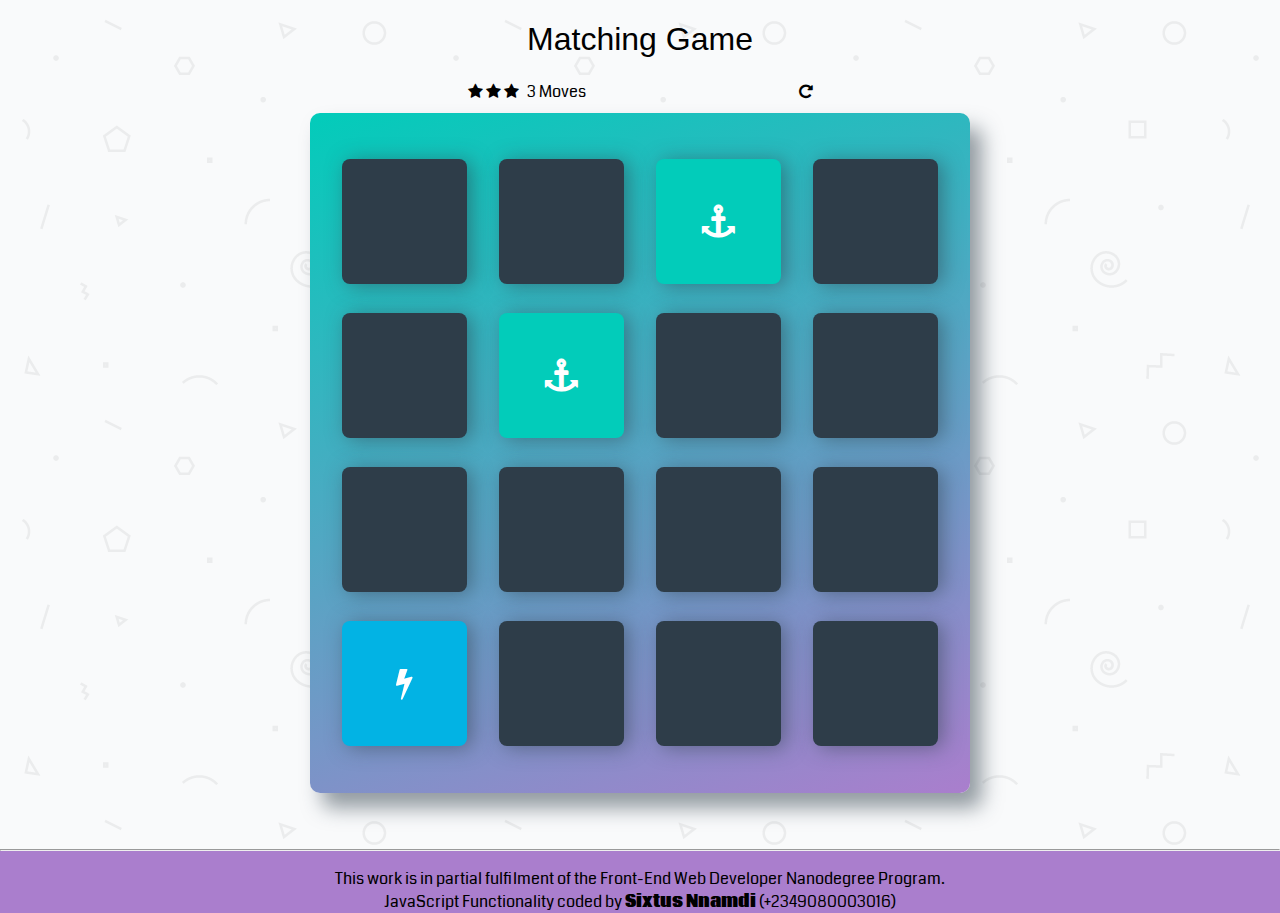
==== index.html @ 321fef9f "Add, Style footer" ====
<!doctype html>
<html lang="en">
<head>
    <meta charset="utf-8">
    <title>Matching Game</title>
    <meta name="description" content="">
    <link rel="stylesheet prefetch" href="https://maxcdn.bootstrapcdn.com/font-awesome/4.6.1/css/font-awesome.min.css">
    <link rel="stylesheet prefetch" href="https://fonts.googleapis.com/css?family=Coda">
    <link rel="stylesheet" href="css/app.css">
</head>
<body>

    <div class="container">
        <header>
            <h1>Matching Game</h1>
        </header>

        <section class="score-panel">
        	<ul class="stars">
        		<li><i class="fa fa-star"></i></li>
        		<li><i class="fa fa-star"></i></li>
        		<li><i class="fa fa-star"></i></li>
        	</ul>

        	<span class="moves">3</span> Moves

            <div class="restart">
        		<i class="fa fa-repeat"></i>
        	</div>
        </section>

        <ul class="deck">
            <li class="card">
                <i class="fa fa-diamond"></i>
            </li>
            <li class="card">
                <i class="fa fa-paper-plane-o"></i>
            </li>
            <li class="card match">
                <i class="fa fa-anchor"></i>
            </li>
            <li class="card">
                <i class="fa fa-bolt"></i>
            </li>
            <li class="card">
                <i class="fa fa-cube"></i>
            </li>
            <li class="card match">
                <i class="fa fa-anchor"></i>
            </li>
            <li class="card">
                <i class="fa fa-leaf"></i>
            </li>
            <li class="card">
                <i class="fa fa-bicycle"></i>
            </li>
            <li class="card">
                <i class="fa fa-diamond"></i>
            </li>
            <li class="card">
                <i class="fa fa-bomb"></i>
            </li>
            <li class="card">
                <i class="fa fa-leaf"></i>
            </li>
            <li class="card">
                <i class="fa fa-bomb"></i>
            </li>
            <li class="card open show">
                <i class="fa fa-bolt"></i>
            </li>
            <li class="card">
                <i class="fa fa-bicycle"></i>
            </li>
            <li class="card">
                <i class="fa fa-paper-plane-o"></i>
            </li>
            <li class="card">
                <i class="fa fa-cube"></i>
            </li>
        </ul>
    </div>

    <script src="js/app.js"></script>
</body>
<footer>
    <hr>
    <p>This work is in partial fulfilment of the Front-End Web Developer Nanodegree Program. 
        <br>
    JavaScript Functionality coded by <strong>Sixtus Nnamdi</strong> (+2349080003016)</p>
</footer>
</html>
---- css/app.css ----
html {
    box-sizing: border-box;
}

*,
*::before,
*::after {
    box-sizing: inherit;
}

html,
body {
    width: 100%;
    height: 100%;
    margin: 0;
    padding: 0;
}

body {
    background: #ffffff url('../img/geometry2.png'); /* Background pattern from Subtle Patterns */
    font-family: 'Coda', cursive;
}

.container {
    display: flex;
    justify-content: center;
    align-items: center;
    flex-direction: column;
}

h1 {
    font-family: 'Open Sans', sans-serif;
    font-weight: 300;
}

/*
 * Styles for the deck of cards
 */

.deck {
    width: 660px;
    min-height: 680px;
    background: linear-gradient(160deg, #02ccba 0%, #aa7ecd 100%);
    padding: 32px;
    border-radius: 10px;
    box-shadow: 12px 15px 20px 0 rgba(46, 61, 73, 0.5);
    display: flex;
    flex-wrap: wrap;
    justify-content: space-between;
    align-items: center;
    margin: 0 0 3em;
}

.deck .card {
    height: 125px;
    width: 125px;
    background: #2e3d49;
    font-size: 0;
    color: #ffffff;
    border-radius: 8px;
    cursor: pointer;
    display: flex;
    justify-content: center;
    align-items: center;
    box-shadow: 5px 2px 20px 0 rgba(46, 61, 73, 0.5);
}

.deck .card.open {
    transform: rotateY(0);
    background: #02b3e4;
    cursor: default;
}

.deck .card.show {
    font-size: 33px;
}

.deck .card.match {
    cursor: default;
    background: #02ccba;
    font-size: 33px;
}

/*
 * Styles for the Score Panel
 */

.score-panel {
    text-align: left;
    width: 345px;
    margin-bottom: 10px;
}

.score-panel .stars {
    margin: 0;
    padding: 0;
    display: inline-block;
    margin: 0 5px 0 0;
}

.score-panel .stars li {
    list-style: none;
    display: inline-block;
}

.score-panel .restart {
    float: right;
    cursor: pointer;
}

footer {
    text-align: center;
    background-color: #aa7ecd;
    width: 100%;
}
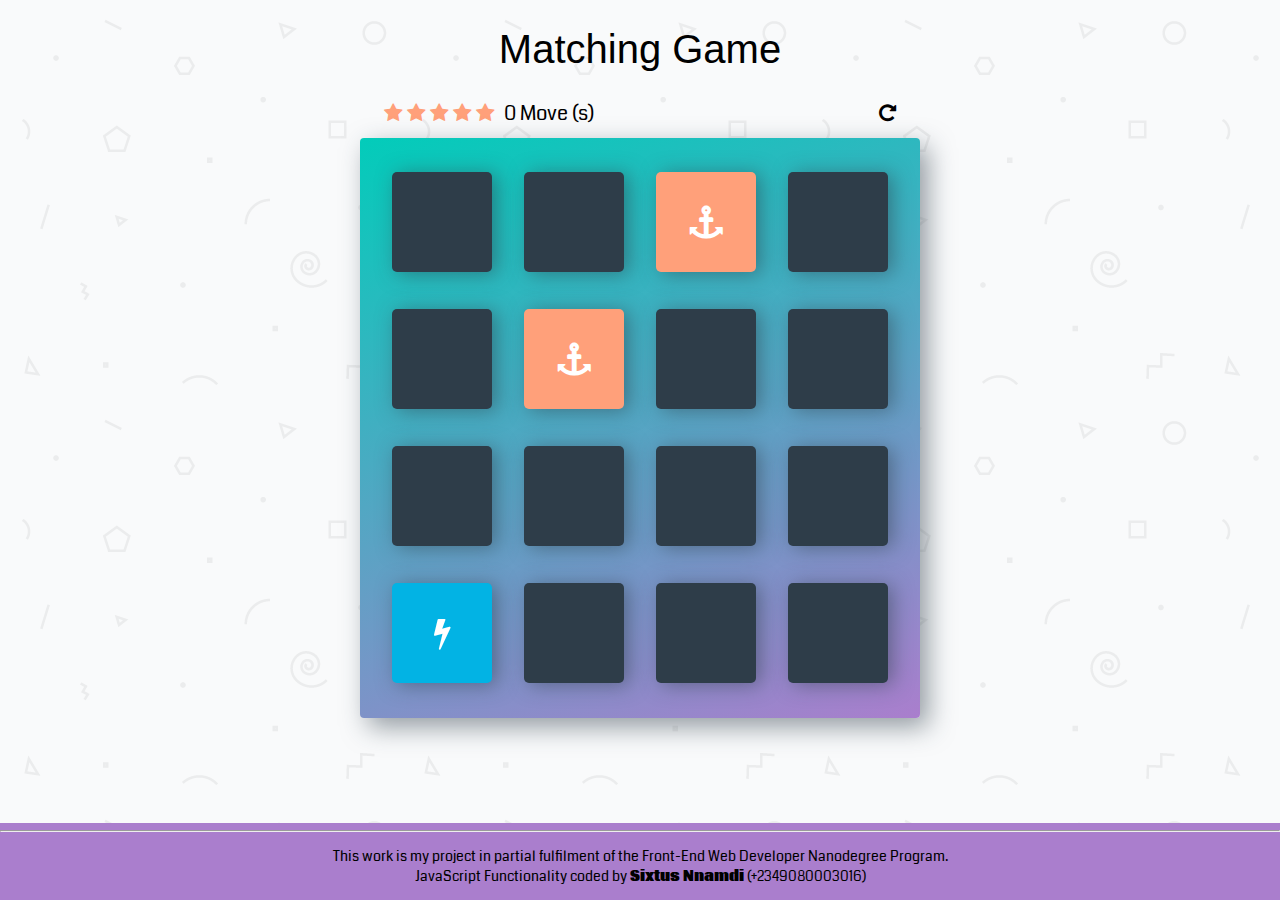
==== commit fa4452dc: "DOM and Styling" ====
--- a/index.html
+++ b/index.html
@@ -4,6 +4,7 @@
     <meta charset="utf-8">
     <title>Matching Game</title>
     <meta name="description" content="">
+    <meta name="viewport" content="width=device-width, initial-scale=1">
     <link rel="stylesheet prefetch" href="https://maxcdn.bootstrapcdn.com/font-awesome/4.6.1/css/font-awesome.min.css">
     <link rel="stylesheet prefetch" href="https://fonts.googleapis.com/css?family=Coda">
     <link rel="stylesheet" href="css/app.css">
@@ -19,17 +20,21 @@
         	<ul class="stars">
         		<li><i class="fa fa-star"></i></li>
         		<li><i class="fa fa-star"></i></li>
-        		<li><i class="fa fa-star"></i></li>
+                <li><i class="fa fa-star"></i></li>
+                <li><i class="fa fa-star"></i></li>
+                <li><i class="fa fa-star"></i></li>
         	</ul>
 
-        	<span class="moves">3</span> Moves
+        	<span class="moves">0</span> Move (s)
 
-            <div class="restart">
+            <div class ="timer"></div>
+            
+            <div class="restart" onclick=startGame()>
         		<i class="fa fa-repeat"></i>
         	</div>
         </section>
 
-        <ul class="deck">
+        <ul class="deck" id="card-deck">
             <li class="card">
                 <i class="fa fa-diamond"></i>
             </li>
@@ -79,13 +84,28 @@
                 <i class="fa fa-cube"></i>
             </li>
         </ul>
+        <div id="popUp1" class="overlay">
+            <div class="popUp">
+                <h2>Congratulation!!!</h2>
+                <a class="close" href=#>x</a>
+                <div class="content-1">
+                    Congratulations, you're a winner!!!
+                </div>
+            </div>
+            <div class="content-2">
+                <p>You made <span id=finalMove></span> moves</p>
+                <p>in <span id=totalTime> </span> </p>
+                <p>Rating:  <span id=starRating></span></p>
+            </div>
+            <button id="play-again"onclick="playAgain()">Play Again!</button>
+        </div>
     </div>
 
     <script src="js/app.js"></script>
 </body>
 <footer>
     <hr>
-    <p>This work is in partial fulfilment of the Front-End Web Developer Nanodegree Program. 
+    <p>This work is my project in partial fulfilment of the Front-End Web Developer Nanodegree Program. 
         <br>
     JavaScript Functionality coded by <strong>Sixtus Nnamdi</strong> (+2349080003016)</p>
 </footer>
--- a/css/app.css
+++ b/css/app.css
@@ -17,8 +17,10 @@
 }
 
 body {
-    background: #ffffff url('../img/geometry2.png'); /* Background pattern from Subtle Patterns */
+    background: #fff url('../img/geometry2.png'); 
+    /* Background pattern from Subtle Patterns */
     font-family: 'Coda', cursive;
+    font-size: 14px;
 }
 
 .container {
@@ -38,26 +40,26 @@
  */
 
 .deck {
-    width: 660px;
-    min-height: 680px;
+    width: 85%;
     background: linear-gradient(160deg, #02ccba 0%, #aa7ecd 100%);
-    padding: 32px;
-    border-radius: 10px;
-    box-shadow: 12px 15px 20px 0 rgba(46, 61, 73, 0.5);
+    padding: 1rem;
+    border-radius: 4px;
+    box-shadow: 8px 9px 26px 0 rgba(46, 61, 73, 0.5);
     display: flex;
     flex-wrap: wrap;
-    justify-content: space-between;
+    justify-content: space-around;
     align-items: center;
     margin: 0 0 3em;
 }
 
 .deck .card {
-    height: 125px;
-    width: 125px;
+    height: 3.7rem;
+    width: 3.7rem;
+    margin: 0.2rem 0.2rem;
     background: #2e3d49;
     font-size: 0;
-    color: #ffffff;
-    border-radius: 8px;
+    color: #fff;
+    border-radius: 5px;
     cursor: pointer;
     display: flex;
     justify-content: center;
@@ -69,6 +71,10 @@
     transform: rotateY(0);
     background: #02b3e4;
     cursor: default;
+    animation-name: fadeIn;
+    animation-duration: 0.75s;
+    -webkit-backface-visibility: visible !important;
+    backface-visibility: visible !important;
 }
 
 .deck .card.show {
@@ -77,17 +83,33 @@
 
 .deck .card.match {
     cursor: default;
-    background: #02ccba;
+    background: #ffa07a;
     font-size: 33px;
-}
-
+    animation-name: rubberBand;
+    animation-duration: 0.75s;
+    -webkit-backface-visibility: visible !important;
+    backface-visibility: visible !important;
+}
+
+.deck .card.unmatched {
+    background: #aa7ecd;
+    animation-name: pulse;
+    animation-duration: 0.75s;
+    -webkit-backface-visibility: visible !important;
+    backface-visibility: visible !important;
+}
+
+.deck .card.disabled {
+    pointer-events: none;
+    opacity: 0.8;
+}
 /*
  * Styles for the Score Panel
  */
 
 .score-panel {
     text-align: left;
-    width: 345px;
+    width: 40%;
     margin-bottom: 10px;
 }
 
@@ -101,15 +123,224 @@
 .score-panel .stars li {
     list-style: none;
     display: inline-block;
+    color: #daa520;
 }
 
 .score-panel .restart {
     float: right;
     cursor: pointer;
 }
+
+.fa-star {
+    color: #ffa07a;
+}
+
+.timer {
+    display: inline-block;
+    margin: 0 1rem;
+}
+
+/*
+* Styles for the congratulation popup
+*/
+
+.overlay {
+    background: rgba(0, 0, 0, 0.7);
+    transition: opacity 500ms;
+    visibility: hidden;
+    opacity: 0;
+    position: fixed;
+    top: 0;
+    bottom: 0;
+    right: 0;
+    left: 0;
+}
+
+.overlay:target {
+    visibility: visible;
+    opacity: 1;
+}
+
+.popUp {
+    position: relative;
+    width: 75%;
+    transition: all 5s ease-in;
+    margin: 70px auto;
+    padding: 24px;
+    background: #fff;
+    border-radius: 4.1px;
+}
+
+.popUp h2 {
+    margin-top: 0;
+    color: #ffa07a;
+    font-family:  Helvetica, Arial, sans-serif;
+}
+
+.popUp .close {
+    position: absolute;
+    color: #2e3d49;
+    top: 20px;
+    right: 30px;
+    transition: all 200ms;
+    font-size: 30px;
+    text-decoration: none;
+}
+
+.popUp .close:hover {
+    color: #aa7ecd;
+    font-weight:bold;
+}
+
+.popUp .content-1, .content-2 {
+    max-height: 30%;
+    overflow: auto;
+    text-align: center;
+}
+
+.show {
+    visibility: visible !important;
+    opacity: 100 !important;
+}
+
+#starRating li {
+    display: inline-block;
+}
+
+#play-again {
+    border-radius: 5px;
+    color: #fff;
+    width: 50%;
+    background-color: #141214;
+    display: block;
+    margin: 0 auto;
+    padding: 0.8rem 1.1rem;
+    font-size: 1.1rem,
+}
+/*
+* Styles for the footer
+*/
 
 footer {
     text-align: center;
     background-color: #aa7ecd;
     width: 100%;
-}+    position: fixed;
+    left: 0;
+    bottom: 0;
+    width: 100%;
+}
+
+/*
+* View port for larger screens
+*/
+
+@media screen and (min-width: 768px){
+    .container {
+        font-size: 20px;
+    }
+
+    .deck {
+        width:560px;
+        height: 580px;
+    }
+
+    .deck .card {
+        height: 100px;
+        width: 100px;
+    }
+
+    .popUp {
+        width: 60%;
+    }
+}
+
+/*
+* View port for smaller screens
+*/
+
+@media screen and (max-width: 320px){
+    .deck{
+        width:85%;
+    }
+
+    .deck .card {
+        width: 4.7rem;
+        height: 4.7rem;
+    }
+}
+
+/*
+*animations*
+
+@keyframes flipInY {
+	from {
+		transform: perspective(400px) rotate3d(0, 1, 0, 90deg);
+		animation-timing-function: ease-in;
+		opacity: 0;
+	}
+
+	40% {
+		transform: perspective(400px) rotate3d(0, 1, 0, -20deg);
+		animation-timing-function: ease-in;
+	}
+
+	60% {
+		transform: perspective(400px) rotate3d(0, 1, 0, 10deg);
+		opacity: 1;
+	}
+
+	80% {
+		transform: perspective(400px) rotate3d(0, 1, 0, -5deg);
+	}
+
+	to {
+		transform: perspective(400px);
+	}
+}
+
+@keyframes rubberBand {
+	from {
+		transform: scale3d(1, 1, 1);
+	}
+
+	30% {
+		transform: scale3d(1.25, 0.75, 1);
+	}
+
+	40% {
+		transform: scale3d(0.75, 1.25, 1);
+	}
+
+	50% {
+		transform: scale3d(1.15, 0.85, 1);
+	}
+
+	65% {
+		transform: scale3d(.95, 1.05, 1);
+	}
+
+	75% {
+		transform: scale3d(1.05, .95, 1);
+	}
+
+	to {
+		transform: scale3d(1, 1, 1);
+	}
+}
+
+@keyframes pulse {
+	from {
+		transform: scale3d(1, 1, 1);
+	}
+
+	50% {
+		transform: scale3d(1.2, 1.2, 1.2);
+	}
+
+	to {
+		transform: scale3d(1, 1, 1);
+	}
+}
+
+*/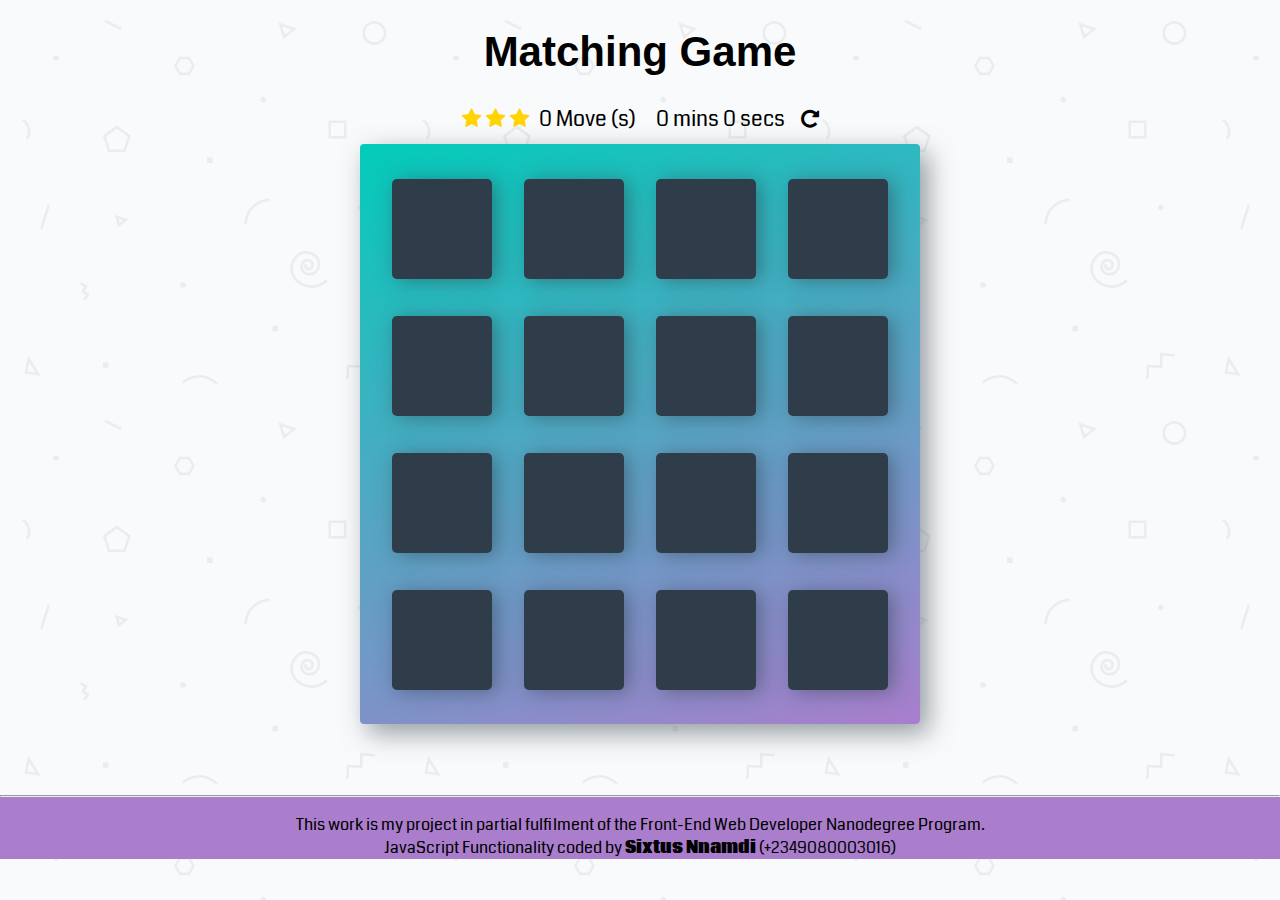
==== commit 4221aef6: "working copy" ====
--- a/index.html
+++ b/index.html
@@ -21,13 +21,12 @@
         		<li><i class="fa fa-star"></i></li>
         		<li><i class="fa fa-star"></i></li>
                 <li><i class="fa fa-star"></i></li>
-                <li><i class="fa fa-star"></i></li>
-                <li><i class="fa fa-star"></i></li>
         	</ul>
 
         	<span class="moves">0</span> Move (s)
 
-            <div class ="timer"></div>
+            <div class ="timer">
+            </div>
             
             <div class="restart" onclick=startGame()>
         		<i class="fa fa-repeat"></i>
@@ -35,72 +34,73 @@
         </section>
 
         <ul class="deck" id="card-deck">
-            <li class="card">
+            <li class="card" type="diamond">
                 <i class="fa fa-diamond"></i>
             </li>
-            <li class="card">
+            <li class="card" type="plane">
                 <i class="fa fa-paper-plane-o"></i>
             </li>
-            <li class="card match">
+            <li class="card match" type="anchor">
                 <i class="fa fa-anchor"></i>
             </li>
-            <li class="card">
+            <li class="card" type="bolt" >
                 <i class="fa fa-bolt"></i>
             </li>
-            <li class="card">
+            <li class="card" type="cube">
                 <i class="fa fa-cube"></i>
             </li>
-            <li class="card match">
+            <li class="card match" type="anchor">
                 <i class="fa fa-anchor"></i>
             </li>
-            <li class="card">
+            <li class="card" type="leaf">
                 <i class="fa fa-leaf"></i>
             </li>
-            <li class="card">
+            <li class="card" type="bicycle">
                 <i class="fa fa-bicycle"></i>
             </li>
-            <li class="card">
+            <li class="card" type="diamond">
                 <i class="fa fa-diamond"></i>
             </li>
-            <li class="card">
+            <li class="card" type="bomb">
                 <i class="fa fa-bomb"></i>
             </li>
-            <li class="card">
+            <li class="card" type="leaf">
                 <i class="fa fa-leaf"></i>
             </li>
-            <li class="card">
+            <li class="card" type="bomb">
                 <i class="fa fa-bomb"></i>
             </li>
-            <li class="card open show">
+            <li class="card open show" type="bolt">
                 <i class="fa fa-bolt"></i>
             </li>
-            <li class="card">
+            <li class="card" type="bicycle">
                 <i class="fa fa-bicycle"></i>
             </li>
-            <li class="card">
+            <li class="card" type="plane">
                 <i class="fa fa-paper-plane-o"></i>
             </li>
-            <li class="card">
+            <li class="card" type="cube">
                 <i class="fa fa-cube"></i>
             </li>
         </ul>
-        <div id="popUp1" class="overlay">
-            <div class="popUp">
-                <h2>Congratulation!!!</h2>
-                <a class="close" href=#>x</a>
+        <div id="popup1" class="overlay">
+            <div class="popup">
+                <h2>Congratulations!!!</h2>
+                <a class="close" href=#>X</a>
                 <div class="content-1">
                     Congratulations, you're a winner!!!
                 </div>
+                <div class="content-2">
+                     <p>You made <span id=finalMove></span> moves</p>
+                    <p>in <span id=totalTime> </span> </p>
+                     <p>Rating:  <span id=starRating></span></p>
+                </div>
+                <button id="play-again"onclick="playAgain()">Play Again!</a>
+                </button>
             </div>
-            <div class="content-2">
-                <p>You made <span id=finalMove></span> moves</p>
-                <p>in <span id=totalTime> </span> </p>
-                <p>Rating:  <span id=starRating></span></p>
-            </div>
-            <button id="play-again"onclick="playAgain()">Play Again!</button>
         </div>
+
     </div>
-
     <script src="js/app.js"></script>
 </body>
 <footer>
--- a/css/app.css
+++ b/css/app.css
@@ -20,7 +20,7 @@
     background: #fff url('../img/geometry2.png'); 
     /* Background pattern from Subtle Patterns */
     font-family: 'Coda', cursive;
-    font-size: 14px;
+    font-size: 16px;
 }
 
 .container {
@@ -32,7 +32,6 @@
 
 h1 {
     font-family: 'Open Sans', sans-serif;
-    font-weight: 300;
 }
 
 /*
@@ -58,7 +57,7 @@
     margin: 0.2rem 0.2rem;
     background: #2e3d49;
     font-size: 0;
-    color: #fff;
+    color: #fff; /* Using short hand of HEX color */
     border-radius: 5px;
     cursor: pointer;
     display: flex;
@@ -71,10 +70,10 @@
     transform: rotateY(0);
     background: #02b3e4;
     cursor: default;
-    animation-name: fadeIn;
-    animation-duration: 0.75s;
+    animation-name: fadeInY;
     -webkit-backface-visibility: visible !important;
     backface-visibility: visible !important;
+    animation-duration: .75s;
 }
 
 .deck .card.show {
@@ -86,22 +85,22 @@
     background: #ffa07a;
     font-size: 33px;
     animation-name: rubberBand;
-    animation-duration: 0.75s;
     -webkit-backface-visibility: visible !important;
     backface-visibility: visible !important;
+    animation-duration: .75s;
 }
 
 .deck .card.unmatched {
     background: #aa7ecd;
     animation-name: pulse;
-    animation-duration: 0.75s;
+    animation-duration: .75s;
     -webkit-backface-visibility: visible !important;
     backface-visibility: visible !important;
 }
 
 .deck .card.disabled {
     pointer-events: none;
-    opacity: 0.8;
+    opacity: 0.9;
 }
 /*
  * Styles for the Score Panel
@@ -109,7 +108,6 @@
 
 .score-panel {
     text-align: left;
-    width: 40%;
     margin-bottom: 10px;
 }
 
@@ -123,7 +121,6 @@
 .score-panel .stars li {
     list-style: none;
     display: inline-block;
-    color: #daa520;
 }
 
 .score-panel .restart {
@@ -132,7 +129,7 @@
 }
 
 .fa-star {
-    color: #ffa07a;
+    color: #daa520;
 }
 
 .timer {
@@ -141,19 +138,19 @@
 }
 
 /*
-* Styles for the congratulation popup
+* Styles for the congratulation popup(modal)
 */
 
 .overlay {
-    background: rgba(0, 0, 0, 0.7);
-    transition: opacity 500ms;
-    visibility: hidden;
-    opacity: 0;
     position: fixed;
     top: 0;
     bottom: 0;
     right: 0;
     left: 0;
+    background: rgba(0, 0, 0, 0.7);
+    transition: opacity 500ms;
+    visibility: hidden;
+    opacity: 0;
 }
 
 .overlay:target {
@@ -161,38 +158,39 @@
     opacity: 1;
 }
 
-.popUp {
+.popup {
     position: relative;
-    width: 75%;
-    transition: all 5s ease-in;
+    width: 85%;
+    transition: all 5s ease-in-out;
     margin: 70px auto;
-    padding: 24px;
+    padding: 21px;
     background: #fff;
-    border-radius: 4.1px;
-}
-
-.popUp h2 {
+    border-radius: 6px;
+}
+
+.popup h2 {
     margin-top: 0;
-    color: #ffa07a;
+    color: #fcdacd;
     font-family:  Helvetica, Arial, sans-serif;
 }
 
-.popUp .close {
+.popup .close {
     position: absolute;
-    color: #2e3d49;
     top: 20px;
     right: 30px;
     transition: all 200ms;
     font-size: 30px;
+    font-weight: bold;
     text-decoration: none;
-}
-
-.popUp .close:hover {
+    color: #fcdacd;
+}
+
+.popup .close:hover {
     color: #aa7ecd;
-    font-weight:bold;
-}
-
-.popUp .content-1, .content-2 {
+}
+
+.popup .content-1,
+.content-2 {
     max-height: 30%;
     overflow: auto;
     text-align: center;
@@ -208,70 +206,18 @@
 }
 
 #play-again {
-    border-radius: 5px;
+    background-color: #141214;
     color: #fff;
     width: 50%;
-    background-color: #141214;
     display: block;
     margin: 0 auto;
-    padding: 0.8rem 1.1rem;
-    font-size: 1.1rem,
-}
-/*
-* Styles for the footer
-*/
-
-footer {
-    text-align: center;
-    background-color: #aa7ecd;
-    width: 100%;
-    position: fixed;
-    left: 0;
-    bottom: 0;
-    width: 100%;
-}
-
-/*
-* View port for larger screens
-*/
-
-@media screen and (min-width: 768px){
-    .container {
-        font-size: 20px;
-    }
-
-    .deck {
-        width:560px;
-        height: 580px;
-    }
-
-    .deck .card {
-        height: 100px;
-        width: 100px;
-    }
-
-    .popUp {
-        width: 60%;
-    }
-}
-
-/*
-* View port for smaller screens
-*/
-
-@media screen and (max-width: 320px){
-    .deck{
-        width:85%;
-    }
-
-    .deck .card {
-        width: 4.7rem;
-        height: 4.7rem;
-    }
-}
-
-/*
-*animations*
+    padding: 0.7rem 1.1rem;
+    font-size: 1.1rem;
+    border-radius: 5px;
+}
+/*
+*animations
+*/
 
 @keyframes flipInY {
 	from {
@@ -343,4 +289,54 @@
 	}
 }
 
-*/+
+/*
+* View port for larger screens
+*/
+
+@media screen and (min-width: 768px){
+    .container {
+        font-size: 21px;
+    }
+
+    .deck {
+        width:560px;
+        height: 580px;
+    }
+
+    .deck .card {
+        height: 100px;
+        width: 100px;
+    }
+
+    .popUp {
+        width: 60%;
+    }
+}
+
+/*
+* View port for smaller screens
+*/
+
+@media screen and (max-width: 320px){
+    .deck{
+        width:85%;
+    }
+
+    .deck .card {
+        width: 4.7rem;
+        height: 4.7rem;
+    }
+}
+
+
+/*
+* Styles for the footer
+*/
+
+footer {
+    text-align: center;
+    background-color: #aa7ecd;
+    width: 100%;
+    position: static;
+}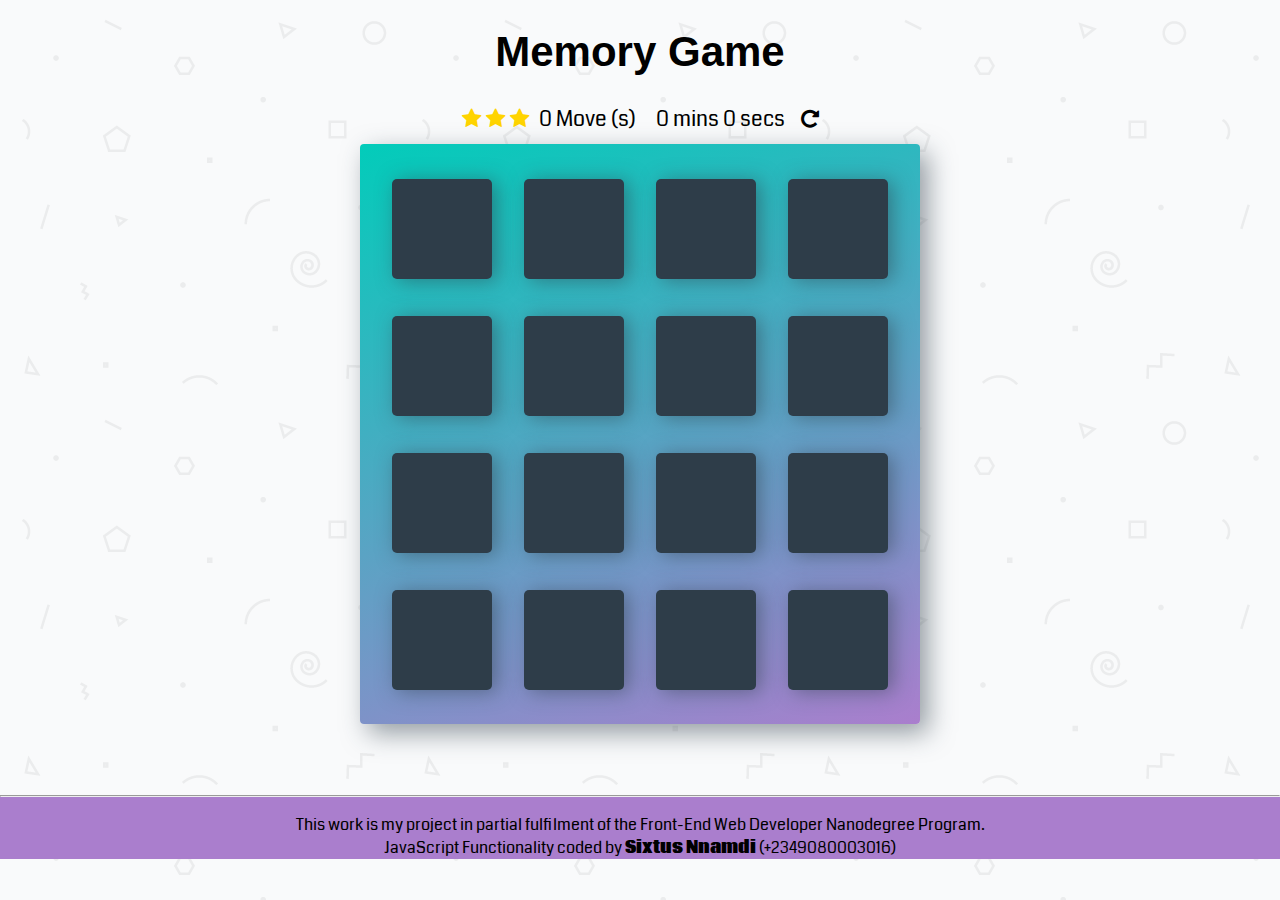
==== commit 70d4fcbb: "add instruction page" ====
--- a/index.html
+++ b/index.html
@@ -13,7 +13,7 @@
 
     <div class="container">
         <header>
-            <h1>Matching Game</h1>
+            <h1>Memory Game</h1>
         </header>
 
         <section class="score-panel">
--- a/css/app.css
+++ b/css/app.css
@@ -160,7 +160,7 @@
 
 .popup {
     position: relative;
-    width: 85%;
+    width: 50%;
     transition: all 5s ease-in-out;
     margin: 70px auto;
     padding: 21px;
@@ -170,8 +170,9 @@
 
 .popup h2 {
     margin-top: 0;
-    color: #fcdacd;
+    color: #4b1f0d;
     font-family:  Helvetica, Arial, sans-serif;
+    text-align: center;
 }
 
 .popup .close {
@@ -182,7 +183,7 @@
     font-size: 30px;
     font-weight: bold;
     text-decoration: none;
-    color: #fcdacd;
+    color: #5f065b;
 }
 
 .popup .close:hover {
@@ -339,4 +340,20 @@
     background-color: #aa7ecd;
     width: 100%;
     position: static;
+}
+
+/*
+* Styles for button in instruction page
+*/
+.backToGame{
+    border: none;
+    box-shadow: 2px 4px;
+    color: #141214;
+    padding: 15px 32px;
+    text-align: center;
+    text-decoration: none;
+    display: inline-block;
+    font-size: 25px;
+    font-weight: bold;
+    border-radius: 10px;
 }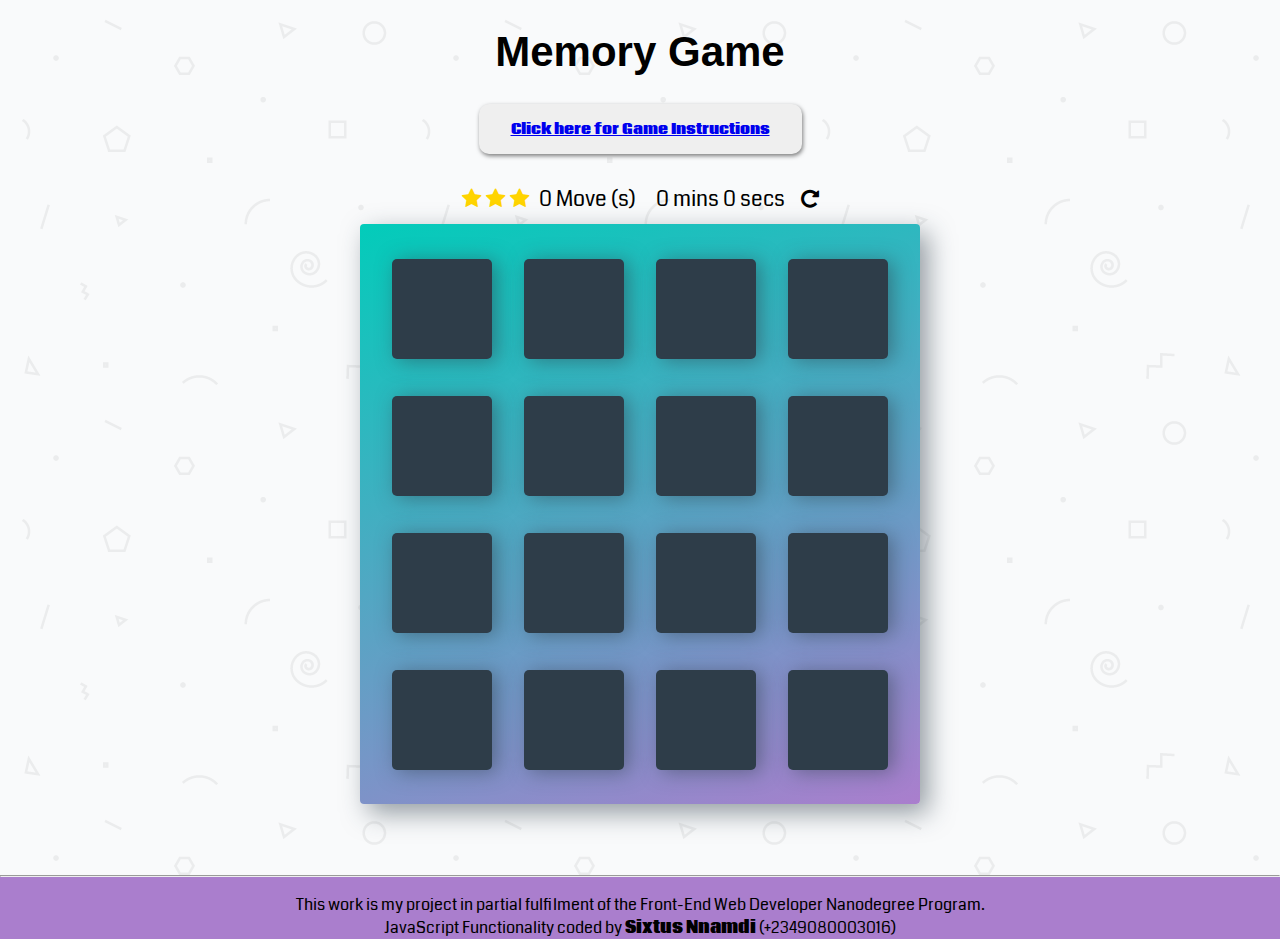
==== commit ebeb4c71: "style instruction page" ====
--- a/index.html
+++ b/index.html
@@ -15,7 +15,8 @@
         <header>
             <h1>Memory Game</h1>
         </header>
-
+    <button class="toInstructions"><a href="instructions.html">Click here for Game Instructions</a></button>
+    <br>
         <section class="score-panel">
         	<ul class="stars">
         		<li><i class="fa fa-star"></i></li>
@@ -88,7 +89,7 @@
                 <h2>Congratulations!!!</h2>
                 <a class="close" href=#>X</a>
                 <div class="content-1">
-                    Congratulations, you're a winner!!!
+                    Hurray!!!, You Won!!!
                 </div>
                 <div class="content-2">
                      <p>You made <span id=finalMove></span> moves</p>
--- a/css/app.css
+++ b/css/app.css
@@ -310,8 +310,8 @@
         width: 100px;
     }
 
-    .popUp {
-        width: 60%;
+    .popup {
+        width: 75%;
     }
 }
 
@@ -328,6 +328,12 @@
         width: 4.7rem;
         height: 4.7rem;
     }
+    .container h1{
+        font-size: 1.2em;
+        width: 75%;
+        padding: 20px;
+        align-content: center;
+    }
 }
 
 
@@ -339,15 +345,18 @@
     text-align: center;
     background-color: #aa7ecd;
     width: 100%;
+    padding: 0.5;
     position: static;
 }
 
 /*
-* Styles for button in instruction page
+* Styles for button in instruction page and Game Page
 */
 .backToGame{
     border: none;
-    box-shadow: 2px 4px;
+    -moz-box-shadow: 1px 2px 4px rgba(0, 0, 0,0.5);
+    -webkit-box-shadow: 1px 2px 4px rgba(0, 0, 0, .5);
+    box-shadow: 1px 2px 4px rgba(0, 0, 0, .5);
     color: #141214;
     padding: 15px 32px;
     text-align: center;
@@ -356,4 +365,24 @@
     font-size: 25px;
     font-weight: bold;
     border-radius: 10px;
+}
+
+.toInstructions{
+    border: none;
+    -moz-box-shadow: 1px 2px 4px rgba(0, 0, 0,0.5);
+    -webkit-box-shadow: 1px 2px 4px rgba(0, 0, 0, .5);
+    box-shadow: 1px 2px 4px rgba(0, 0, 0, .5);
+    color: #141214;
+    padding: 15px 32px;
+    text-align: center;
+    display: inline-block;
+    font-size: 14px;
+    font-weight: bold;
+    font-family: inherit;
+    border-radius: 10px;
+}
+
+.instruction-board{
+    text-align: justify;
+    Width: 75%;
 }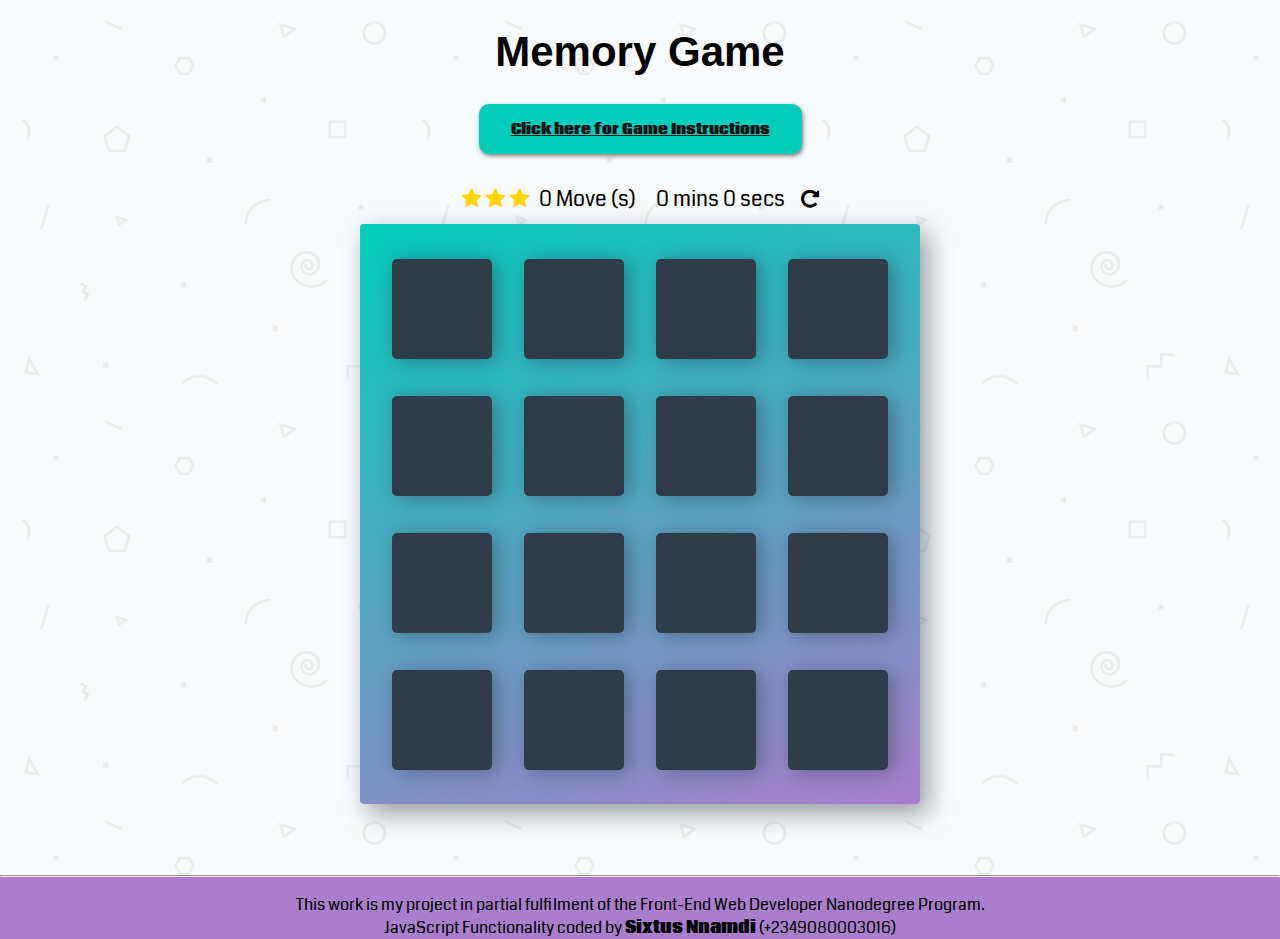
==== commit 5f2412a4: "remove button , use anchor" ====
--- a/index.html
+++ b/index.html
@@ -15,7 +15,7 @@
         <header>
             <h1>Memory Game</h1>
         </header>
-    <button class="toInstructions"><a href="instructions.html">Click here for Game Instructions</a></button>
+    <a class="toInstructions" href="instructions.html">Click here for Game Instructions</a>
     <br>
         <section class="score-panel">
         	<ul class="stars">
--- a/css/app.css
+++ b/css/app.css
@@ -334,6 +334,12 @@
         padding: 20px;
         align-content: center;
     }
+
+    .instruction-board img{
+        width: 100%;
+        height: auto;
+        padding: 20px;
+    }
 }
 
 
@@ -365,6 +371,7 @@
     font-size: 25px;
     font-weight: bold;
     border-radius: 10px;
+    background-color: #02ccba;
 }
 
 .toInstructions{
@@ -373,6 +380,7 @@
     -webkit-box-shadow: 1px 2px 4px rgba(0, 0, 0, .5);
     box-shadow: 1px 2px 4px rgba(0, 0, 0, .5);
     color: #141214;
+    background-color: #02ccba;
     padding: 15px 32px;
     text-align: center;
     display: inline-block;
@@ -385,4 +393,10 @@
 .instruction-board{
     text-align: justify;
     Width: 75%;
+}
+
+.instruction-board img{
+    display: block;
+    margin-left: auto;
+    margin-right: auto;
 }